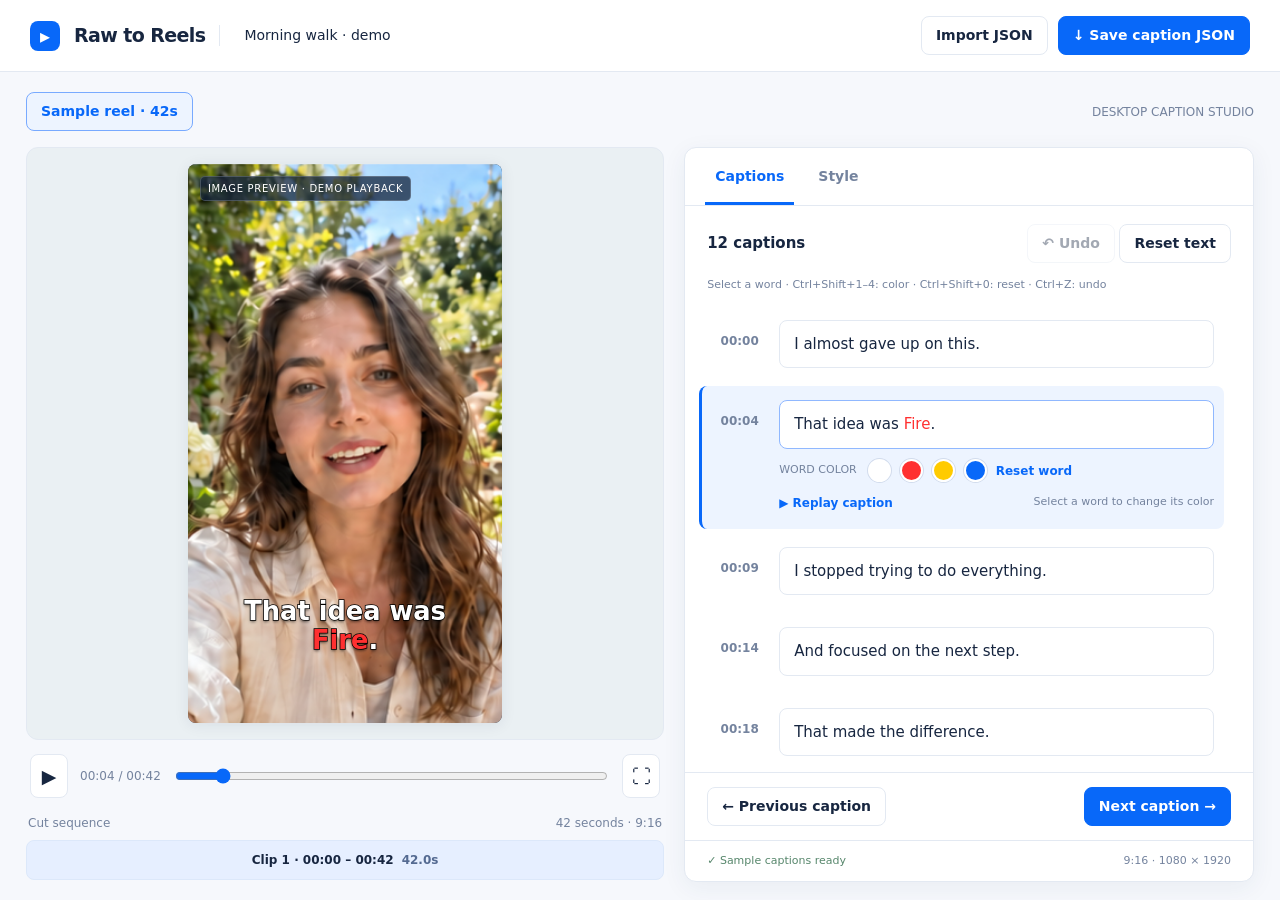
==== blueprints/active/caption-studio-mockups/Raw_to_Reels_Desktop_Preview.html @ 98d4f6ad "Settle the Caption Studio UI direction Reject every Codex design direction and archive them under co" ====
<!doctype html>
<html lang="en"><head><meta charset="utf-8"><meta name="viewport" content="width=device-width,initial-scale=1"><title>Raw to Reels • Desktop Caption Studio</title>
<style>
:root{--bg:#f6f8fc;--panel:#fff;--ink:#172640;--muted:#74839e;--line:#e3e9f2;--accent:#0868f9;--tint:#edf4ff;--radius:12px;--space:16px;--font:Inter,ui-sans-serif,system-ui,-apple-system,BlinkMacSystemFont,"Segoe UI",sans-serif;--shadow:0 6px 24px #223a6110}*{box-sizing:border-box}body{margin:0;background:var(--bg);color:var(--ink);font:14px/1.5 var(--font);height:100dvh;overflow:hidden;display:grid;grid-template-rows:auto minmax(0,1fr)}button,input,select{font:inherit}button,label.file{cursor:pointer}button{display:inline-flex;align-items:center;justify-content:center;gap:8px;border:1px solid var(--line);background:white;color:var(--ink);border-radius:8px;min-height:38px;padding:8px 14px;font-weight:550;white-space:nowrap}button:hover{background:var(--tint);border-color:#bbd2f6}button:disabled{opacity:.4;cursor:default}button:focus-visible,input:focus-visible,select:focus-visible,[contenteditable]:focus-visible{outline:3px solid #78aaff;outline-offset:3px}.primary{background:var(--accent);border-color:var(--accent);color:white}.primary:hover{background:#075bd8;color:white}.icon{padding:7px;width:38px;font-size:19px}.muted{color:var(--muted)}header{height:72px;background:white;border-bottom:1px solid var(--line);display:flex;align-items:center;justify-content:space-between;padding:0 30px;gap:20px}.brand{min-width:0;display:flex;gap:14px;align-items:center}.logo{width:30px;height:30px;background:var(--accent);color:white;border-radius:8px;display:grid;place-items:center;font-size:20px}.brand strong{font-size:19px;letter-spacing:-.6px}.filename{padding-left:24px;border-left:1px solid var(--line);max-width:360px;overflow:hidden;text-overflow:ellipsis;white-space:nowrap}.header-actions{flex-shrink:0;display:flex;gap:10px}.file{display:inline-flex;align-items:center;padding:8px 14px;border:1px solid var(--line);border-radius:8px;background:white;font-weight:550;min-height:38px}.file input{position:absolute;width:1px;height:1px;opacity:0}.file:focus-within{outline:3px solid #78aaff;outline-offset:3px}.workspace{height:100%;min-height:0;padding:20px 26px 18px;display:flex;flex-direction:column;gap:16px}.reels{flex-shrink:0;overflow-x:auto;display:flex;gap:8px;align-items:center}.reels button[aria-pressed=true]{color:var(--accent);border-color:#78aaff;background:var(--tint)}.reels .muted{margin-left:auto;font-size:12px}.panels{display:grid;grid-template-columns:minmax(0,1.12fr) minmax(0,1fr);gap:20px;flex:1;min-height:0}.preview-panel{min-width:0;display:flex;flex-direction:column;min-height:0}.stage-wrap{flex:1;min-height:0;background:#eaf0f3;border:1px solid var(--line);border-radius:var(--radius);display:grid;place-items:center;padding:16px;position:relative;overflow:hidden}.frame{height:100%;aspect-ratio:9/16;max-width:100%;position:relative;border-radius:8px;overflow:hidden;background:#253346;box-shadow:0 2px 15px #15254315}.reference{position:absolute;width:592.91%;max-width:none;left:-109.93%;top:-29.74%;height:auto}.frame video{width:100%;height:100%;object-fit:cover;position:absolute;inset:0;background:#152543}.demo-tag{position:absolute;top:12px;left:12px;font-size:10px;letter-spacing:.7px;color:white;background:#14253dbf;border:1px solid #ffffff30;border-radius:5px;padding:4px 7px}.overlay{position:absolute;left:6%;width:88%;bottom:12%;text-align:center;pointer-events:none;line-height:1.15}.overlay-text{font-size:28px;color:white;font-weight:800;white-space:pre-wrap;box-decoration-break:clone;-webkit-box-decoration-break:clone;text-shadow:0 2px 3px #0008}.playrow{display:flex;align-items:center;gap:12px;padding:14px 4px 10px}.playrow input{flex:1;min-width:40px}.time{font-size:12px;white-space:nowrap;font-variant-numeric:tabular-nums;color:var(--muted)}input[type=range]{accent-color:var(--accent);cursor:pointer;width:100%;height:20px}.sequence-head{display:flex;justify-content:space-between;padding:6px 2px 8px;font-size:12px;color:var(--muted)}.sequence{display:flex;gap:8px;overflow-x:auto;padding-bottom:2px}.cut{background:#e6efff;flex:1;min-width:130px;border:1px solid #dce8fa;border-radius:8px;padding:10px 12px;font-size:12px;color:#546a91}.cut strong{display:block;color:var(--ink);font-size:12px;font-weight:550}.editor-panel{min-width:0;background:white;border:1px solid var(--line);border-radius:var(--radius);box-shadow:var(--shadow);display:flex;flex-direction:column;min-height:0;overflow:hidden}.tabs{display:flex;padding:0 20px;border-bottom:1px solid var(--line);gap:14px}.tabs button{border:0;border-bottom:3px solid transparent;border-radius:0;background:none;padding:18px 10px 15px;color:var(--muted)}.tabs button[aria-selected=true]{color:var(--accent);border-bottom-color:var(--accent)}.tab-content{flex:1;min-height:0;display:flex;flex-direction:column}.panel-head{flex-wrap:wrap;padding:18px 22px 14px;display:flex;align-items:center;justify-content:space-between;gap:12px}.panel-head h1{font-size:15px;font-weight:600;margin:0}.caption-list{padding:0 14px 12px;overflow-y:auto;flex:1;scrollbar-gutter:stable;min-height:0}.cue{display:grid;grid-template-columns:55px minmax(0,1fr);gap:12px;padding:14px 10px;border-left:3px solid transparent;border-radius:8px;margin-bottom:4px}.cue.active{background:var(--tint);border-left-color:var(--accent)}.cue-time{font-size:12px;color:var(--muted);padding-top:12px;border:0;background:none;min-height:0;align-self:start;padding-left:0;padding-right:0}.cue-time:hover{border:0;background:none;color:var(--accent)}.text-box{border:1px solid var(--line);border-radius:8px;background:white;padding:12px 14px;min-height:47px;font-size:15px;white-space:pre-wrap;overflow-wrap:anywhere;line-height:1.5}.cue.active .text-box{border-color:#90b8ff}.cue-tools{display:none;gap:8px;flex-direction:column;margin-top:10px}.cue.active .cue-tools{display:flex}.word-tools{display:flex;gap:9px;align-items:center;flex-wrap:wrap}.word-tools>span{font-size:11px;color:var(--muted);margin-right:2px}.swatch{border:2px solid white;border-radius:50%;width:23px;min-height:23px;padding:0;box-shadow:0 0 0 1px #d2dced;background:var(--swatch)}.swatch:hover{background:var(--swatch);box-shadow:0 0 0 2px var(--accent)}.swatch[aria-pressed=true]{box-shadow:0 0 0 2px var(--accent)}.link{border:0;background:none;min-height:24px;padding:0;font-size:12px;color:var(--accent)}.link:hover{background:none;border:0}.cue-bottom{flex-wrap:wrap;gap:8px;display:flex;justify-content:space-between;align-items:center}.cue-hint{font-size:11px;color:var(--muted);margin:0}.editor-nav{flex-wrap:wrap;border-top:1px solid var(--line);padding:14px 22px;display:flex;justify-content:space-between;gap:12px}.footer{min-width:0;flex-wrap:wrap;border-top:1px solid var(--line);padding:12px 22px;font-size:11px;display:flex;justify-content:space-between;gap:10px;color:var(--muted)}#status{color:#56866b;overflow:hidden;text-overflow:ellipsis;white-space:nowrap}.style-scroll{overflow:auto;padding:4px 24px 24px;flex:1}.section-label{font-size:11px;color:var(--muted);text-transform:uppercase;letter-spacing:1px;font-weight:650;margin:18px 0 12px}.presets{display:grid;grid-template-columns:1fr 1fr;gap:10px}.preset{height:66px;flex-direction:column;gap:0}.preset span{font-size:11px;color:var(--muted);font-weight:400}.preset[aria-pressed=true]{background:var(--tint);border-color:#90b8ff}.style-grid{display:grid;grid-template-columns:1fr 1fr;gap:20px 22px}.control{display:flex;flex-direction:column;gap:8px}.control label{display:flex;justify-content:space-between;font-size:12px;font-weight:550}.control output{color:var(--muted);font-weight:400}.wide{grid-column:1/-1}select{background:white;border:1px solid var(--line);border-radius:8px;padding:10px;color:var(--ink);width:100%}input[type=color]{width:100%;height:38px;padding:4px;border:1px solid var(--line);border-radius:7px;background:white;cursor:pointer}.check{display:flex;align-items:center;gap:8px;font-size:12px}.check input{accent-color:var(--accent)}.note{font-size:12px;color:var(--muted);line-height:1.7}.export-state{position:fixed;inset:0;background:#15264088;display:grid;place-items:center;z-index:20}.export-state>div{background:white;padding:30px;border-radius:14px;width:360px;box-shadow:var(--shadow)}[hidden]{display:none!important}@media(max-height:760px){header{height:60px}.workspace{height:100%;padding-top:14px}.panel-head{padding-top:12px;padding-bottom:10px}.tabs button{padding-top:13px;padding-bottom:10px}.cue{padding-top:10px;padding-bottom:10px}}@media(max-width:1000px){.workspace{padding:16px}.panels{gap:14px;grid-template-columns:minmax(0,1fr) minmax(0,1fr)}.filename{max-width:180px}.reels .muted{display:none}.brand strong{font-size:17px}}
@media(max-width:850px){header{padding:12px 16px;height:auto;gap:12px;flex-wrap:wrap}.filename{display:none}.workspace{padding:12px;gap:10px}.panels{gap:10px}.panel-head{padding:12px}.caption-list{padding:0 6px 8px}.cue{grid-template-columns:38px minmax(0,1fr);gap:6px;padding:10px 6px}.text-box{font-size:14px;padding:10px}.editor-nav,.footer{padding:10px 12px}.editor-nav button{font-size:12px;padding:7px 9px}.stage-wrap{padding:10px}.playrow{gap:7px;flex-wrap:wrap}.playrow input{min-width:60px}.style-scroll{padding:4px 12px 16px}.style-grid{gap:16px 12px}.demo-tag{font-size:8px;left:8px;top:8px;max-width:calc(100% - 16px)}.header-actions button,.header-actions .file{font-size:12px;padding:7px 10px}.shortcuts{font-size:10px}}@media(max-height:560px){.workspace{padding:8px;gap:6px}.stage-wrap{padding:6px}.sequence-head,.sequence{display:none}.playrow{padding:7px 0}.panel-head,.editor-nav,.footer{padding:8px 10px}.tabs button{padding:9px}.shortcuts{margin:0;padding:4px 10px!important}.cue{padding-top:8px;padding-bottom:8px}.brand strong{font-size:16px}}
</style></head><body>
<header><div class="brand"><span class="logo" aria-hidden="true">▸</span><strong>Raw to Reels</strong><span class="filename" id="filename">Morning walk · demo</span></div><div class="header-actions"><label class="file">Import JSON<input type="file" id="json-file" accept=".json,application/json" aria-label="Import captions JSON"></label><button class="primary" id="download-json">↓ Save caption JSON</button></div></header>
<main class="workspace"><nav class="reels" id="options" aria-label="Reel options"><button aria-pressed="true">Sample reel · 42s</button><span class="muted">DESKTOP CAPTION STUDIO</span></nav><div class="panels">
<section class="preview-panel" aria-label="Video preview"><div class="stage-wrap"><div class="frame" id="frame"><img class="reference" alt="Reference preview still of a woman outdoors" src="[data-uri]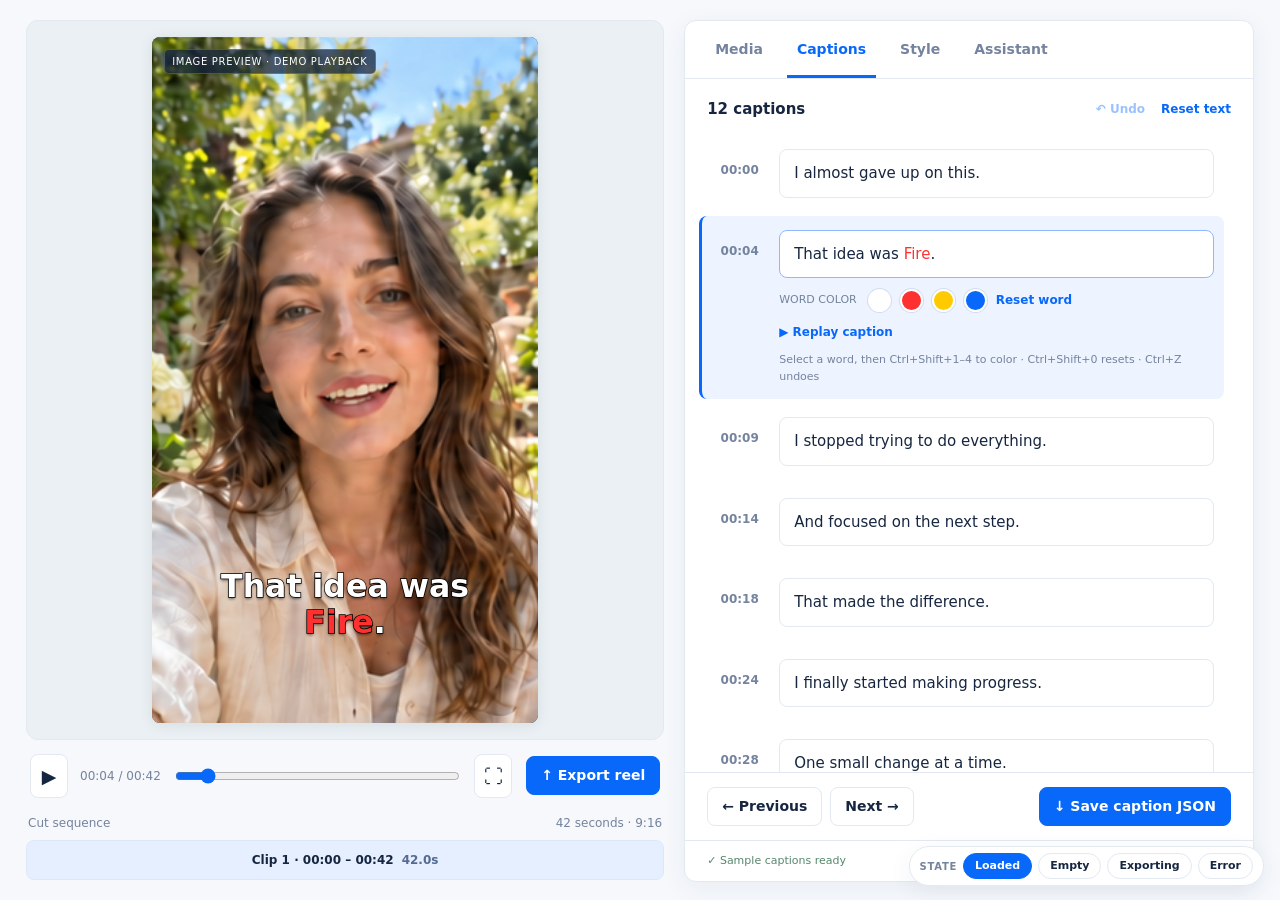
